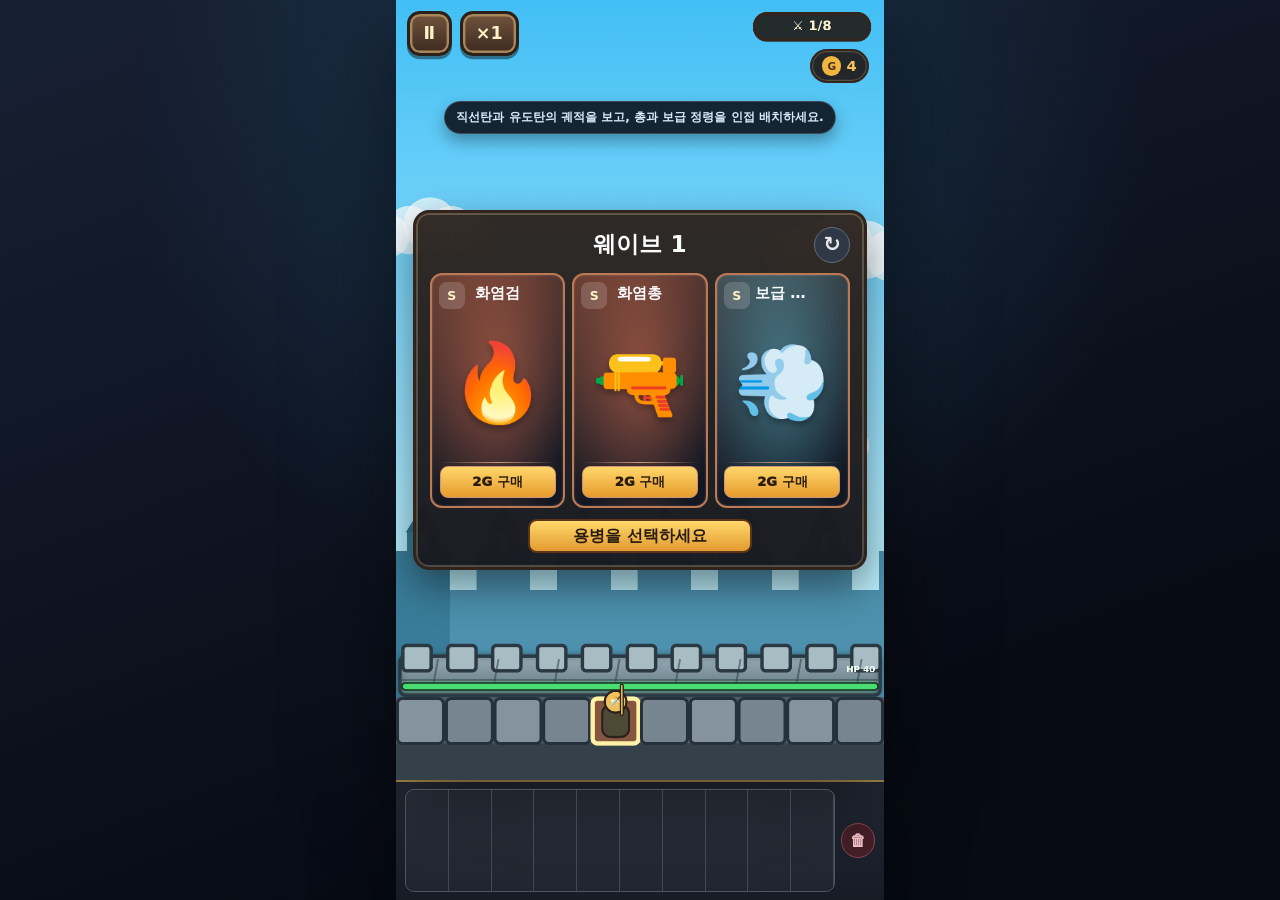
==== index.html @ 0ace7dbb "Initial game prototype" ====
<!doctype html>
<html lang="ko">
  <head>
    <meta charset="UTF-8" />
    <meta name="viewport" content="width=device-width, initial-scale=1.0" />
    <title>바자르 키우기 - 전투 프로토타입</title>
    <link rel="stylesheet" href="styles.css" />
  </head>
  <body>
    <main class="page">
      <section class="game-shell" aria-label="바자르 키우기 전투 프로토타입">
        <canvas id="gameCanvas" width="1000" height="1600" aria-label="전투 화면"></canvas>

        <div class="top-controls">
          <button id="pauseButton" class="icon-button" type="button" aria-label="일시정지">Ⅱ</button>
          <button id="speedButton" class="icon-button speed" type="button" aria-label="전투 속도">×1</button>
        </div>

        <div class="gold-hud" aria-label="보유 골드">
          <span class="gold-mark" aria-hidden="true">G</span>
          <strong id="goldText">0</strong>
        </div>

        <p id="gameToast" class="game-toast" role="status" aria-live="polite" hidden></p>
        <p id="battleStatus" class="sr-only" aria-live="polite"></p>

        <section id="prepPanel" class="prep-panel" aria-live="polite">
          <header class="prep-header">
            <h1 id="prepTitle">웨이브 1</h1>
            <button id="rerollButton" class="secondary-button" type="button" aria-label="상점 새로고침, 2골드" title="새로고침 · 2G">
              <span aria-hidden="true">↻</span>
            </button>
          </header>

          <div class="shop-area">
            <div id="shopOffers" class="shop-offers" aria-label="상점 선택지"></div>
            <section id="shopDetail" class="shop-popover" role="tooltip" aria-live="polite" hidden></section>
          </div>

          <div class="start-action">
            <button id="startWaveButton" class="primary-button" type="button">웨이브 시작</button>
          </div>
        </section>

        <section id="unitDetail" class="unit-popover" role="tooltip" aria-live="polite" hidden></section>

        <section id="resultPanel" class="result-panel" hidden>
          <p class="eyebrow">RUN RESULT</p>
          <h2 id="resultTitle">승리!</h2>
          <p id="resultText"></p>
          <button id="restartButton" class="primary-button" type="button">다시 시작</button>
        </section>
      </section>

      <section id="stashDock" class="stash-dock" aria-label="창고">
        <div id="stashTrack" class="slot-track" aria-label="창고 10칸"></div>
        <button id="sellButton" class="stash-action" type="button" aria-label="판매할 캐릭터를 선택하세요" title="판매할 캐릭터를 선택하세요" disabled>🗑</button>
      </section>
    </main>

    <script src="card-data.js"></script>
    <script src="game.js"></script>
  </body>
</html>
---- styles.css ----
:root {
  --prep-panel-height: clamp(20rem, 40vh, 25rem);
  --stash-dock-height: 7.5rem;
  --play-width: min(100vw, calc(62.5vh - 4.6875rem));
  --play-width: min(100vw, calc(62.5dvh - 4.6875rem));
  --tier-1-bg: #3a2925;
  --tier-1-border: #bd7951;
  --tier-2-bg: #27384b;
  --tier-2-border: #91c9eb;
  --tier-3-bg: #49391d;
  --tier-3-border: #f3ca58;
  color-scheme: dark;
  font-family: "Pretendard", "Noto Sans KR", system-ui, -apple-system, BlinkMacSystemFont, "Segoe UI", sans-serif;
  background: #111827;
  color: #f8fafc;
}

* {
  box-sizing: border-box;
}

.sr-only {
  position: absolute;
  width: 1px;
  height: 1px;
  padding: 0;
  margin: -1px;
  overflow: hidden;
  clip: rect(0, 0, 0, 0);
  white-space: nowrap;
  border: 0;
}

html,
body {
  margin: 0;
  min-height: 100%;
}

body {
  min-height: 100vh;
  min-height: 100dvh;
  overflow-x: hidden;
  overflow-y: hidden;
  background:
    radial-gradient(circle at 50% 15%, rgba(67, 196, 255, 0.18), transparent 32rem),
    linear-gradient(160deg, #172033, #070b14 75%);
}

button {
  font: inherit;
}

.page {
  min-height: 100vh;
  min-height: 100dvh;
  height: 100vh;
  height: 100dvh;
  display: flex;
  flex-direction: column;
  align-items: center;
  justify-content: center;
  position: relative;
  padding-bottom: 0;
}

.game-shell {
  position: relative;
  flex: none;
  width: var(--play-width);
  aspect-ratio: 10 / 16;
  overflow: hidden;
  background: #7dd6ff;
  box-shadow: 0 1.5rem 5rem rgba(0, 0, 0, 0.5);
  user-select: none;
  touch-action: manipulation;
}

#gameCanvas {
  display: block;
  width: 100%;
  height: 100%;
}

.top-controls {
  position: absolute;
  z-index: 4;
  top: 1.4%;
  left: 2.2%;
  display: flex;
  gap: 0.5rem;
}

.icon-button {
  min-width: 2.8rem;
  height: 2.8rem;
  border: 0.2rem solid #2b211b;
  border-radius: 0.8rem;
  background: linear-gradient(#72543d, #3c2a20);
  box-shadow: inset 0 0 0 0.15rem #a98659, 0 0.2rem 0 rgba(0, 0, 0, 0.42);
  color: #fff2c8;
  font-size: 1.1rem;
  font-weight: 900;
  cursor: pointer;
}

.icon-button.speed {
  min-width: 3.7rem;
}

.gold-hud {
  position: absolute;
  z-index: 4;
  top: 6.25%;
  right: 3%;
  display: flex;
  align-items: center;
  gap: 0.32rem;
  min-height: 2.15rem;
  padding: 0.3rem 0.65rem;
  border: 0.18rem solid #33261e;
  border-radius: 999px;
  background: rgba(32, 27, 24, 0.92);
  box-shadow: inset 0 0 0 0.08rem rgba(255, 226, 164, 0.22);
  color: #fff1b8;
  font-size: 0.68rem;
  font-weight: 900;
}

.gold-hud .gold-mark {
  display: grid;
  width: 1.2rem;
  height: 1.2rem;
  place-items: center;
  border-radius: 50%;
  background: #f1b640;
  color: #493218;
  font-size: 0.66rem;
}

.gold-hud strong {
  color: #f8c45e;
  font-size: 0.92rem;
}

.game-toast {
  position: absolute;
  z-index: 11;
  top: 13%;
  left: 50%;
  width: max-content;
  max-width: 82%;
  margin: 0;
  padding: 0.42rem 0.72rem;
  transform: translate(-50%, -0.35rem);
  border: 0.08rem solid rgba(255, 255, 255, 0.18);
  border-radius: 999px;
  background: rgba(15, 22, 34, 0.92);
  box-shadow: 0 0.45rem 1rem rgba(0, 0, 0, 0.32);
  color: #dbeafe;
  font-size: clamp(0.62rem, 2.2vw, 0.76rem);
  font-weight: 850;
  text-align: center;
  opacity: 0;
  pointer-events: none;
  transition: opacity 0.16s ease, transform 0.16s ease;
}

.game-toast.show {
  transform: translate(-50%, 0);
  opacity: 1;
}

.game-toast[data-tone="good"] {
  border-color: rgba(98, 231, 143, 0.38);
  color: #9cf3b2;
}

.game-toast[data-tone="bad"] {
  border-color: rgba(255, 112, 132, 0.42);
  color: #ffabb5;
}

.game-toast[hidden] {
  display: none;
}

.prep-panel,
.result-panel {
  position: absolute;
  z-index: 5;
  left: 3.5%;
  right: 3.5%;
  border: 0.22rem solid #30241d;
  border-radius: 1rem;
  background: linear-gradient(180deg, rgba(45, 37, 32, 0.97), rgba(23, 25, 31, 0.98));
  box-shadow: inset 0 0 0 0.12rem rgba(255, 226, 164, 0.24), 0 1rem 2.5rem rgba(0, 0, 0, 0.45);
}

.prep-panel {
  top: 50%;
  display: grid;
  grid-template-rows: auto minmax(0, 1fr) auto;
  gap: 0.68rem;
  height: var(--prep-panel-height);
  max-height: 72%;
  transform: translateY(-50%);
  overflow: visible;
  padding: 0.85rem;
}

.prep-panel[hidden],
.result-panel[hidden] {
  display: none;
}

.prep-header {
  display: grid;
  grid-template-columns: minmax(5.5rem, 1fr) auto minmax(5.5rem, 1fr);
  align-items: center;
  gap: 0.55rem;
  min-height: 2.2rem;
}

.prep-header h1 {
  grid-column: 2;
  margin: 0;
  text-align: center;
  white-space: nowrap;
}

.prep-header #rerollButton {
  grid-column: 3;
  justify-self: end;
}

.eyebrow {
  margin: 0 0 0.15rem;
  color: #f8c45e;
  font-size: 0.68rem;
  font-weight: 900;
  letter-spacing: 0.14em;
}

h1,
h2,
p {
  margin-top: 0;
}

h1 {
  margin-bottom: 0;
  font-size: clamp(1.05rem, 3.5vw, 1.45rem);
}

.message {
  margin: 0.8rem 0;
  min-height: 1.1rem;
  color: #cbd5e1;
  font-size: 0.76rem;
}

.message.good {
  color: #86efac;
}

.message.bad {
  color: #fda4af;
}

.wave-intel {
  display: grid;
  gap: 0.42rem;
  margin: 0 0 0.72rem;
}

.lane-intel,
.wave-report {
  min-width: 0;
  padding: 0.48rem 0.55rem;
  border: 0.08rem solid rgba(148, 163, 184, 0.3);
  border-radius: 0.62rem;
  background: rgba(10, 15, 24, 0.52);
}

.wave-report {
  border-color: rgba(248, 196, 94, 0.38);
  background: linear-gradient(105deg, rgba(93, 61, 28, 0.38), rgba(10, 15, 24, 0.58));
}

.compact-head {
  display: flex;
  align-items: baseline;
  justify-content: space-between;
  gap: 0.5rem;
  margin-bottom: 0.35rem;
}

.compact-head strong {
  color: #f8fafc;
  font-size: 0.69rem;
}

.compact-head span {
  overflow: hidden;
  color: #94a3b8;
  font-size: 0.55rem;
  text-overflow: ellipsis;
  white-space: nowrap;
}

.lane-preview {
  display: grid;
  grid-template-columns: repeat(10, minmax(0, 1fr));
  gap: 0.18rem;
  min-height: 1.55rem;
}

.lane-preview-empty {
  grid-column: 1 / -1;
  align-self: center;
  color: #7f8a9a;
  font-size: 0.61rem;
  text-align: center;
}

.lane-chip {
  display: grid;
  min-width: 0;
  min-height: 1.55rem;
  place-items: center;
  border: 0.07rem solid rgba(148, 163, 184, 0.28);
  border-radius: 0.32rem;
  background: rgba(71, 85, 105, 0.28);
  color: #7f8a9a;
  font-size: clamp(0.48rem, 1.55vw, 0.59rem);
  font-weight: 900;
}

.lane-chip.active {
  border-color: #f8c45e;
  background: linear-gradient(#72512d, #49331f);
  color: #fff3c4;
  box-shadow: inset 0 0 0 0.06rem rgba(255, 230, 153, 0.18);
}

.lane-chip.boss {
  border-color: #fb7185;
  background: linear-gradient(#7e3443, #4a2029);
  color: #ffe4e6;
}

.lane-number,
.lane-count {
  display: block;
  line-height: 1;
}

.lane-count {
  font-size: 0.52rem;
}

.wave-report-grid {
  display: grid;
  grid-template-columns: repeat(3, minmax(0, 1fr));
  gap: 0.3rem;
}

.report-stat {
  min-width: 0;
  padding: 0.32rem 0.35rem;
  border-radius: 0.4rem;
  background: rgba(15, 23, 42, 0.55);
  color: #aeb8c6;
  font-size: 0.54rem;
  line-height: 1.25;
  text-align: center;
}

.report-value {
  display: block;
  overflow: hidden;
  margin-top: 0.08rem;
  color: #f8d477;
  font-size: 0.69rem;
  font-weight: 900;
  text-overflow: ellipsis;
  white-space: nowrap;
}

.damage-ranking {
  overflow: hidden;
  margin: 0.34rem 0 0;
  color: #cbd5e1;
  font-size: 0.55rem;
  text-overflow: ellipsis;
  white-space: nowrap;
}

.shop-area {
  position: relative;
  min-height: 0;
}

.shop-offers {
  display: grid;
  grid-template-columns: repeat(3, minmax(0, 1fr));
  gap: 0.45rem;
  height: 100%;
  margin-top: 0;
}

.offer-card {
  position: relative;
  display: grid;
  grid-template-columns: minmax(0, 1fr);
  grid-template-rows: auto minmax(0, 1fr) auto auto;
  height: 100%;
  min-height: 0;
  min-width: 0;
  align-items: stretch;
  gap: 0.22rem;
  padding: 0.48rem;
  border: 0.14rem solid var(--tier-border, var(--tier-1-border));
  border-radius: 0.75rem;
  background:
    radial-gradient(ellipse at 50% 44%, color-mix(in srgb, var(--unit-color) 42%, transparent), color-mix(in srgb, var(--unit-color) 10%, transparent) 66%, transparent 88%),
    linear-gradient(155deg, color-mix(in srgb, var(--unit-color) 24%, var(--tier-bg, var(--tier-1-bg))), #121722 82%);
  box-shadow: inset 0 0 0 0.08rem rgba(255, 255, 255, 0.07);
  color: #f8fafc;
  text-align: center;
  overflow: hidden;
}

.offer-card.tier-1 {
  --tier-bg: var(--tier-1-bg);
  --tier-border: var(--tier-1-border);
}

.offer-card.tier-2 {
  --tier-bg: var(--tier-2-bg);
  --tier-border: var(--tier-2-border);
}

.offer-card.tier-3 {
  --tier-bg: var(--tier-3-bg);
  --tier-border: var(--tier-3-border);
}

.offer-card:hover,
.offer-card:focus-within,
.offer-card.selected {
  box-shadow: 0 0 0 0.12rem rgba(255, 224, 138, 0.28), 0 0.35rem 0.8rem rgba(0, 0, 0, 0.24);
  outline: none;
}

.offer-card.selected {
  transform: translateY(-0.12rem);
}

.offer-card.sold {
  display: grid;
  grid-template-columns: 1fr;
  grid-template-rows: 1fr;
  height: 100%;
  min-height: 0;
  place-items: center;
  border-color: #4b5563;
  background: rgba(17, 24, 39, 0.72);
  color: #6b7280;
  text-align: center;
}

.sold-label {
  color: #9ca3af;
  font-size: 0.78rem;
  font-weight: 900;
}

.offer-card.upgrade-result {
  border-color: var(--tier-border);
  background:
    radial-gradient(circle, color-mix(in srgb, var(--tier-border) 34%, transparent), transparent 60%),
    linear-gradient(160deg, var(--tier-bg), #161b24 78%);
  animation: upgrade-result 0.7s ease-out both;
}

.offer-card.upgrade-result .sold-label {
  color: #fff0a3;
  font-size: 0.9rem;
}

.offer-info-button,
.offer-buy-button {
  min-width: 0;
  border: 0;
  color: inherit;
  cursor: pointer;
}

.offer-info-button {
  display: grid;
  min-height: 0;
  place-items: center;
  border-radius: 0.72rem;
  background: transparent;
  box-shadow: none;
}

.offer-info-button:hover,
.offer-info-button:focus-visible {
  filter: brightness(1.1);
  outline: 0.1rem solid rgba(255, 224, 138, 0.62);
}

.offer-card .offer-icon {
  filter: drop-shadow(0 0.25rem 0.2rem rgba(0, 0, 0, 0.32));
  font-size: clamp(3.2rem, 10vw, 4.8rem);
  line-height: 1;
}

.offer-buy-button {
  display: flex;
  align-items: center;
  justify-content: center;
  min-height: 2rem;
  padding: 0.28rem 0.35rem;
  border: 0.1rem solid color-mix(in srgb, var(--tier-border) 78%, #fff);
  border-radius: 0.5rem;
  background: linear-gradient(#ffd66b, #e69b2d);
  color: #2a1b0d;
  font-size: clamp(0.66rem, 2.2vw, 0.82rem);
  font-weight: 950;
}

.offer-buy-button:hover,
.offer-buy-button:focus-visible {
  filter: brightness(1.08);
  outline: none;
}

.offer-buy-button:disabled {
  cursor: not-allowed;
  filter: grayscale(0.55);
  opacity: 0.42;
}

.offer-card .offer-name {
  position: relative;
  max-width: 100%;
  overflow: hidden;
  padding-inline: 1.9rem;
  font-size: clamp(0.72rem, 2.5vw, 0.96rem);
  text-overflow: ellipsis;
  white-space: nowrap;
}

.offer-card .size-chip {
  position: absolute;
  z-index: 3;
  top: 0.42rem;
  left: 0.42rem;
  display: grid;
  width: 1.65rem;
  height: 1.65rem;
  place-items: center;
  border-radius: 0.48rem;
  background: rgba(255, 255, 255, 0.16);
  color: #fff3c4;
  font-size: 0.78rem;
  font-weight: 900;
}

.offer-divider {
  height: 0.08rem;
  background: linear-gradient(90deg, transparent, color-mix(in srgb, var(--tier-border) 78%, #fff), transparent);
}

.upgrade-badge {
  position: absolute;
  z-index: 2;
  top: 0.38rem;
  right: 0.38rem;
  display: grid;
  min-width: 1.5rem;
  height: 1.5rem;
  place-items: center;
  border-radius: 50%;
  background: #ffe36e;
  box-shadow: 0 0 0 0.12rem rgba(255, 255, 255, 0.5), 0 0 1rem #ffd84f;
  color: #513112;
  font-size: 0.85rem;
  font-weight: 950;
}

.offer-card.merge-ready {
  animation: merge-ready 1.2s ease-in-out infinite;
}

.offer-card.merge-ready .offer-buy-button {
  background: linear-gradient(#fff18d, #edb637);
}

@keyframes merge-ready {
  0%, 100% { box-shadow: 0 0 0 0.08rem rgba(255, 218, 76, 0.2); }
  50% { box-shadow: 0 0 0 0.18rem rgba(255, 230, 116, 0.72), 0 0 1.1rem rgba(255, 200, 47, 0.55); }
}

@keyframes upgrade-result {
  0% { transform: scale(0.92); filter: brightness(1.8); }
  100% { transform: scale(1); filter: brightness(1); }
}

@media (prefers-reduced-motion: reduce) {
  .offer-card.merge-ready,
  .offer-card.upgrade-result {
    animation: none;
  }
}

.shop-popover {
  position: absolute;
  z-index: 12;
  bottom: calc(100% + 3rem);
  left: 50%;
  width: min(92%, 27rem);
  padding: 0.7rem 0.8rem;
  transform: translateX(-50%);
  border: 0.1rem solid color-mix(in srgb, var(--unit-color, #718096) 70%, #fff);
  border-radius: 0.7rem;
  background: rgba(15, 22, 34, 0.97);
  box-shadow: 0 0.8rem 1.8rem rgba(0, 0, 0, 0.48);
  pointer-events: none;
}

.shop-popover[hidden] {
  display: none;
}

.unit-popover {
  position: absolute;
  z-index: 8;
  bottom: 18%;
  left: var(--popover-x, 50%);
  width: min(78%, 24rem);
  padding: 0.68rem 0.78rem;
  transform: translateX(-50%);
  border: 0.12rem solid var(--tier-border, var(--tier-1-border));
  border-radius: 0.72rem;
  background:
    linear-gradient(145deg, color-mix(in srgb, var(--tier-bg, var(--tier-1-bg)) 72%, #101722), rgba(13, 20, 31, 0.97));
  box-shadow: 0 0.8rem 1.6rem rgba(0, 0, 0, 0.42), inset 0 0 0 0.08rem rgba(255, 255, 255, 0.08);
  pointer-events: none;
}

.unit-popover[hidden] {
  display: none;
}

.unit-popover.tier-1 {
  --tier-bg: var(--tier-1-bg);
  --tier-border: var(--tier-1-border);
}

.unit-popover.tier-2 {
  --tier-bg: var(--tier-2-bg);
  --tier-border: var(--tier-2-border);
}

.unit-popover.tier-3 {
  --tier-bg: var(--tier-3-bg);
  --tier-border: var(--tier-3-border);
}

.detail-head {
  display: flex;
  align-items: center;
  justify-content: space-between;
  gap: 0.65rem;
}

.detail-title {
  min-width: 0;
  overflow: hidden;
  font-size: clamp(0.78rem, 2.7vw, 1rem);
  text-overflow: ellipsis;
  white-space: nowrap;
}

.detail-meta {
  flex: 0 0 auto;
  color: #fff0bc;
  font-size: clamp(0.72rem, 2.4vw, 0.9rem);
  font-weight: 900;
}

.current-effect {
  display: flex;
  align-items: baseline;
  justify-content: space-between;
  gap: 0.7rem;
  margin-top: 0.42rem;
}

.effect-value {
  color: #e9f7ff;
  font-size: clamp(0.72rem, 2.45vw, 0.9rem);
  font-weight: 900;
}

.effect-condition {
  overflow: visible;
  color: #aeb8c7;
  font-size: clamp(0.54rem, 1.8vw, 0.65rem);
  text-align: right;
  white-space: normal;
}

.slot-track {
  position: relative;
  height: 100%;
  border: 0.1rem solid #4b5563;
  border-radius: 0.55rem;
  background-image: repeating-linear-gradient(
    to right,
    rgba(255, 255, 255, 0.035) 0,
    rgba(255, 255, 255, 0.035) calc(10% - 1px),
    rgba(148, 163, 184, 0.32) calc(10% - 1px),
    rgba(148, 163, 184, 0.32) 10%
  );
  overflow: hidden;
}

.stash-unit {
  position: absolute;
  top: 0.36rem;
  bottom: 0.36rem;
  display: block;
  padding: 0;
  border: 0.12rem solid var(--tier-border, var(--unit-color));
  border-radius: 0.42rem;
  background:
    linear-gradient(150deg, color-mix(in srgb, var(--unit-color) 24%, var(--tier-bg, #20242d)), var(--tier-bg, #20242d));
  cursor: pointer;
  overflow: visible;
}

.stash-figure {
  position: absolute;
  inset: 0.15rem;
  display: block;
}

.stash-shadow {
  position: absolute;
  bottom: 7%;
  left: 50%;
  width: 54%;
  height: 10%;
  border-radius: 50%;
  background: rgba(11, 16, 23, 0.46);
  transform: translateX(-50%);
}

.stash-body {
  position: absolute;
  bottom: 13%;
  left: 50%;
  width: 38%;
  min-width: 1.1rem;
  height: 45%;
  border: 0.14rem solid #2a211d;
  border-radius: 0.55rem 0.55rem 0.3rem 0.3rem;
  background: var(--unit-accent, #344c78);
  transform: translateX(-50%);
}

.stash-head {
  position: absolute;
  bottom: 43%;
  left: 50%;
  display: grid;
  width: 46%;
  min-width: 1.35rem;
  aspect-ratio: 1;
  place-items: center;
  border: 0.13rem solid #2a211d;
  border-radius: 50%;
  background: var(--unit-color, #70aee8);
  box-shadow: 0 0 0.45rem color-mix(in srgb, var(--unit-color) 48%, transparent);
  transform: translateX(-50%);
}

.stash-emoji {
  font-size: clamp(0.8rem, 2.6vw, 1.35rem);
  line-height: 1;
}

.stash-weapon {
  position: absolute;
  right: 20%;
  bottom: 43%;
  width: 0.23rem;
  height: 42%;
  border: 0.09rem solid #2a211d;
  border-radius: 999px;
  background: var(--unit-color, #70aee8);
  box-shadow: 0 0 0.35rem color-mix(in srgb, var(--unit-color) 55%, transparent);
  transform: rotate(28deg);
  transform-origin: bottom center;
}

.stash-weapon.projectile-cannon {
  right: 13%;
  bottom: 47%;
  width: 44%;
  height: 0.54rem;
  border-radius: 0.38rem;
  background: #2f3d49;
  transform: rotate(-32deg);
}

.stash-weapon.projectile-gun,
.stash-weapon.projectile-ember,
.stash-weapon.projectile-arcane {
  right: 14%;
  bottom: 54%;
  width: 0.8rem;
  height: 0.8rem;
  border-radius: 50%;
  background: var(--unit-color, #70aee8);
  transform: none;
}

.stash-unit[data-size="2"] .stash-figure,
.stash-unit[data-size="3"] .stash-figure {
  inset-inline: 0.55rem;
}

.stash-unit.tier-1 {
  --tier-bg: var(--tier-1-bg);
  --tier-border: var(--tier-1-border);
}

.stash-unit.tier-2 {
  --tier-bg: var(--tier-2-bg);
  --tier-border: var(--tier-2-border);
}

.stash-unit.tier-3 {
  --tier-bg: var(--tier-3-bg);
  --tier-border: var(--tier-3-border);
  box-shadow: 0 0 0.7rem rgba(255, 221, 99, 0.35);
}

.stash-unit.selected {
  outline: 0.16rem solid #fff1a6;
  outline-offset: -0.25rem;
}

.start-action {
  display: flex;
  justify-content: center;
  margin-top: 0;
}

.primary-button,
.secondary-button {
  min-height: 2.15rem;
  border-radius: 0.55rem;
  font-weight: 900;
  cursor: pointer;
}

.primary-button {
  border: 0.14rem solid #5b3519;
  background: linear-gradient(#ffd86a, #e29b31);
  color: #2a1c11;
}

.secondary-button {
  border: 0.1rem solid #5f6b7c;
  background: #303846;
  color: #e5e7eb;
  font-size: 0.66rem;
}

.secondary-button.danger {
  border-color: #8d4852;
  color: #fecdd3;
}

.secondary-button.repair {
  border-color: #4d7c66;
  color: #bbf7d0;
}

.secondary-button.merge {
  border-color: #8066a6;
  color: #e9d5ff;
}

.secondary-button:disabled {
  cursor: not-allowed;
  opacity: 0.38;
}

#rerollButton {
  display: grid;
  width: 2.25rem;
  min-width: 2.25rem;
  height: 2.25rem;
  min-height: 2.25rem;
  place-items: center;
  padding: 0;
  border-radius: 50%;
  font-size: 1.3rem;
  line-height: 1;
}

#startWaveButton {
  width: min(64%, 14rem);
}

.result-panel {
  top: 34%;
  padding: 1.4rem;
  text-align: center;
}

.result-panel h2 {
  margin-bottom: 0.5rem;
  font-size: 2rem;
}

.result-panel p:not(.eyebrow) {
  color: #cbd5e1;
  font-size: 0.82rem;
  line-height: 1.55;
}

.result-panel .primary-button {
  width: 100%;
}

.stash-dock {
  flex: none;
  display: grid;
  grid-template-columns: minmax(0, 1fr) 2.15rem;
  gap: 0.35rem;
  width: var(--play-width);
  height: var(--stash-dock-height);
  padding: 0.45rem 0.55rem 0.5rem;
  border-top: 0.16rem solid rgba(248, 196, 94, 0.7);
  background: linear-gradient(180deg, #242b37, #171c25);
  box-shadow: 0 1.5rem 5rem rgba(0, 0, 0, 0.45);
}

.stash-action {
  align-self: center;
  display: grid;
  width: 2.15rem;
  height: 2.15rem;
  place-items: center;
  padding: 0;
  border: 0.12rem solid #8d4852;
  border-radius: 50%;
  background: rgba(76, 32, 42, 0.9);
  color: #fecdd3;
  font-size: 1rem;
  font-weight: 900;
  cursor: pointer;
  transition: transform 120ms ease, background 120ms ease, box-shadow 120ms ease;
}

.stash-action:not(:disabled):hover {
  transform: translateY(-0.08rem);
  background: rgba(112, 40, 52, 0.96);
}

.stash-action.is-armed {
  border-color: #ffe08a;
  background: #b43b45;
  box-shadow: 0 0 0.7rem rgba(255, 224, 138, 0.72);
  color: #fff8d8;
}

.stash-action:disabled {
  cursor: not-allowed;
  filter: grayscale(0.45);
  opacity: 0.38;
}

.stash-dock.is-locked .slot-track {
  border-color: rgba(100, 116, 139, 0.7);
  filter: saturate(0.72);
}

.stash-dock[hidden] {
  display: none;
}

@media (max-width: 800px), (max-height: 720px) {
  .prep-panel {
    padding: 0.72rem;
  }

  .icon-button {
    min-width: 2.3rem;
    height: 2.3rem;
    border-radius: 0.65rem;
    font-size: 0.9rem;
  }

  .icon-button.speed {
    min-width: 3.2rem;
  }
}

@media (max-width: 480px) {
  .offer-card .offer-name {
    padding-inline: 1.55rem;
  }

  .offer-card .size-chip {
    top: 0.36rem;
    left: 0.36rem;
    width: 1.45rem;
    height: 1.45rem;
    font-size: 0.7rem;
  }

  .upgrade-badge {
    top: 0.34rem;
    right: 0.34rem;
    min-width: 1.4rem;
    height: 1.4rem;
  }
}
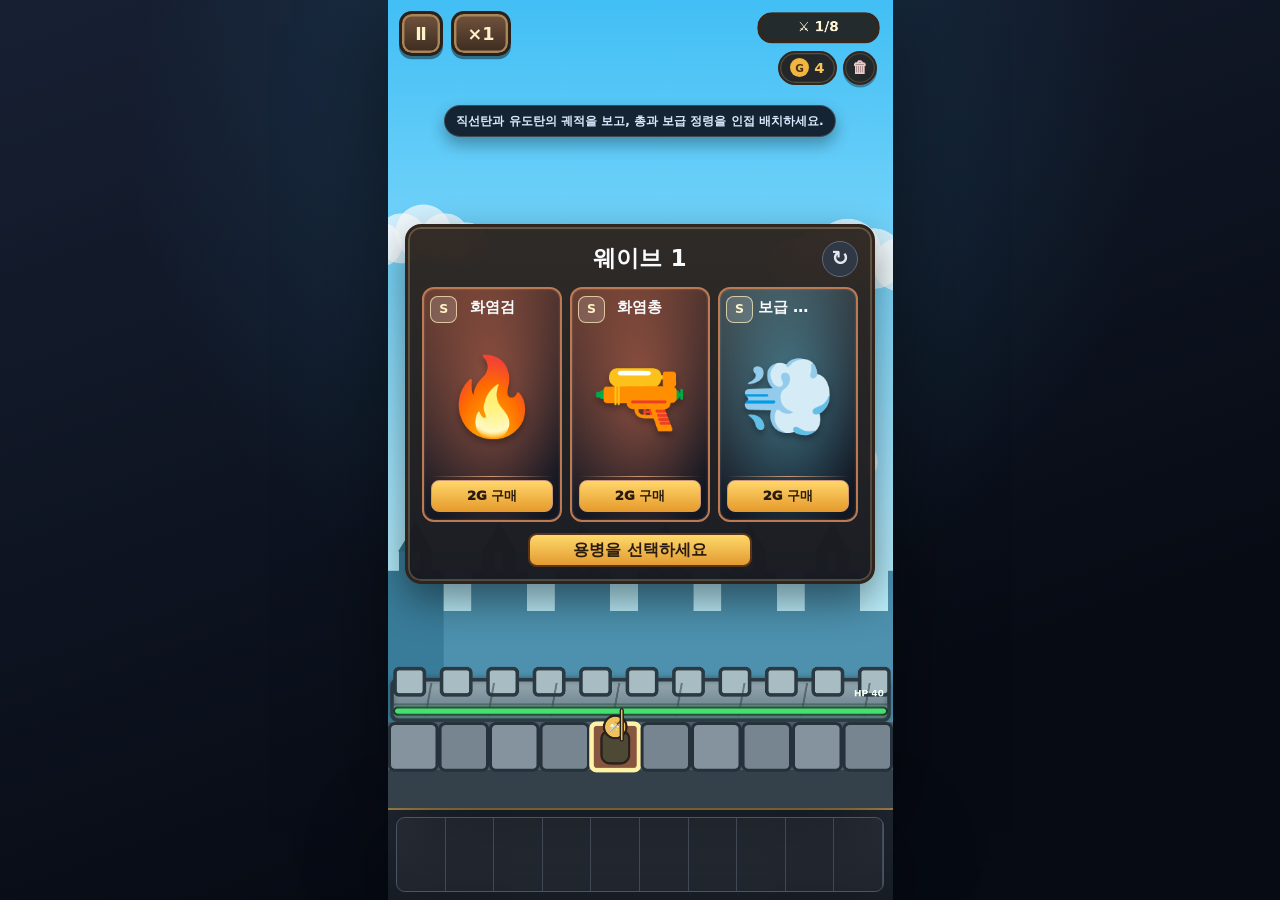
==== commit de7db49f: "Consolidate prototype UI and handoff" ====
--- a/index.html
+++ b/index.html
@@ -16,9 +16,12 @@
           <button id="speedButton" class="icon-button speed" type="button" aria-label="전투 속도">×1</button>
         </div>
 
-        <div class="gold-hud" aria-label="보유 골드">
-          <span class="gold-mark" aria-hidden="true">G</span>
-          <strong id="goldText">0</strong>
+        <div class="resource-hud">
+          <div class="gold-hud" aria-label="보유 골드">
+            <span class="gold-mark" aria-hidden="true">G</span>
+            <strong id="goldText">0</strong>
+          </div>
+          <button id="sellButton" class="hud-sell-button" type="button" aria-label="판매할 캐릭터를 선택하세요" title="판매할 캐릭터를 선택하세요" disabled>🗑</button>
         </div>
 
         <p id="gameToast" class="game-toast" role="status" aria-live="polite" hidden></p>
@@ -54,7 +57,6 @@
 
       <section id="stashDock" class="stash-dock" aria-label="창고">
         <div id="stashTrack" class="slot-track" aria-label="창고 10칸"></div>
-        <button id="sellButton" class="stash-action" type="button" aria-label="판매할 캐릭터를 선택하세요" title="판매할 캐릭터를 선택하세요" disabled>🗑</button>
       </section>
     </main>
 
--- a/styles.css
+++ b/styles.css
@@ -1,8 +1,8 @@
 :root {
   --prep-panel-height: clamp(20rem, 40vh, 25rem);
-  --stash-dock-height: 7.5rem;
-  --play-width: min(100vw, calc(62.5vh - 4.6875rem));
-  --play-width: min(100vw, calc(62.5dvh - 4.6875rem));
+  --stash-dock-height: 5.75rem;
+  --play-width: min(100vw, calc(62.5vh - 3.59375rem));
+  --play-width: min(100vw, calc(62.5dvh - 3.59375rem));
   --tier-1-bg: #3a2925;
   --tier-1-border: #bd7951;
   --tier-2-bg: #27384b;
@@ -108,11 +108,17 @@
   min-width: 3.7rem;
 }
 
-.gold-hud {
+.resource-hud {
   position: absolute;
   z-index: 4;
   top: 6.25%;
   right: 3%;
+  display: flex;
+  align-items: center;
+  gap: 0.38rem;
+}
+
+.gold-hud {
   display: flex;
   align-items: center;
   gap: 0.32rem;
@@ -623,8 +629,9 @@
   z-index: 12;
   bottom: calc(100% + 3rem);
   left: 50%;
-  width: min(92%, 27rem);
-  padding: 0.7rem 0.8rem;
+  width: min(86%, 22rem);
+  min-height: 12rem;
+  padding: 0.8rem 0.9rem;
   transform: translateX(-50%);
   border: 0.1rem solid color-mix(in srgb, var(--unit-color, #718096) 70%, #fff);
   border-radius: 0.7rem;
@@ -642,8 +649,9 @@
   z-index: 8;
   bottom: 18%;
   left: var(--popover-x, 50%);
-  width: min(78%, 24rem);
-  padding: 0.68rem 0.78rem;
+  width: min(86%, 22rem);
+  min-height: 12rem;
+  padding: 0.8rem 0.9rem;
   transform: translateX(-50%);
   border: 0.12rem solid var(--tier-border, var(--tier-1-border));
   border-radius: 0.72rem;
@@ -674,45 +682,125 @@
 
 .detail-head {
   display: flex;
+  min-height: 4.2rem;
+  padding-inline: 3.25rem;
+  flex-direction: column;
   align-items: center;
-  justify-content: space-between;
-  gap: 0.65rem;
+  justify-content: center;
+  gap: 0.48rem;
+  text-align: center;
 }
 
 .detail-title {
   min-width: 0;
   overflow: hidden;
-  font-size: clamp(0.78rem, 2.7vw, 1rem);
+  max-width: 100%;
+  font-size: clamp(1rem, 3.6vw, 1.28rem);
   text-overflow: ellipsis;
   white-space: nowrap;
 }
 
 .detail-meta {
-  flex: 0 0 auto;
+  display: flex;
+  align-items: center;
+  justify-content: center;
+  flex-wrap: wrap;
+  gap: 0.32rem;
+  font-size: clamp(0.72rem, 2.5vw, 0.9rem);
+}
+
+.size-chip,
+.tag-chip {
+  display: inline-flex;
+  align-items: center;
+  min-height: 1.55rem;
+  padding: 0.18rem 0.48rem;
+  border: 0.08rem solid rgba(255, 240, 188, 0.72);
+  border-radius: 0.45rem;
   color: #fff0bc;
-  font-size: clamp(0.72rem, 2.4vw, 0.9rem);
+  background: rgba(255, 240, 188, 0.08);
   font-weight: 900;
+  line-height: 1;
+}
+
+.tag-chip {
+  border-color: color-mix(in srgb, var(--unit-color, #8fc7e8) 72%, #fff);
+  color: #eaf8ff;
+  background: color-mix(in srgb, var(--unit-color, #8fc7e8) 18%, transparent);
+}
+
+.detail-stat {
+  position: absolute;
+  z-index: 2;
+  display: grid;
+  width: 3.25rem;
+  height: 3.25rem;
+  place-items: center;
+  align-content: center;
+  gap: 0.02rem;
+  border: 0.12rem solid color-mix(in srgb, var(--unit-color, #8fc7e8) 68%, #ffd38a);
+  border-radius: 50%;
+  background:
+    radial-gradient(circle at 42% 32%, color-mix(in srgb, var(--unit-color, #8fc7e8) 25%, #182334), #0d1521 72%);
+  box-shadow: 0 0.3rem 0.7rem rgba(0, 0, 0, 0.4), inset 0 0 0 0.08rem rgba(255, 255, 255, 0.08);
+  color: #fff4d2;
+}
+
+.detail-stat-cooldown {
+  top: 0.7rem;
+  left: 0.72rem;
+}
+
+.detail-stat-ammo {
+  top: 0.7rem;
+  right: 0.72rem;
+}
+
+.detail-stat-direct {
+  bottom: 0.7rem;
+  left: 0.72rem;
+}
+
+.detail-stat-fire {
+  right: 0.72rem;
+  bottom: 0.7rem;
+}
+
+.detail-stat-icon {
+  font-size: 1.05rem;
+  line-height: 1;
+}
+
+.detail-stat-value {
+  font-size: 0.86rem;
+  font-weight: 950;
+  line-height: 1;
 }
 
 .current-effect {
-  display: flex;
-  align-items: baseline;
-  justify-content: space-between;
-  gap: 0.7rem;
-  margin-top: 0.42rem;
+  display: grid;
+  min-height: 6.1rem;
+  padding: 0.7rem 3.2rem;
+  place-content: center;
+  gap: 0.45rem;
+  border-top: 0.06rem solid rgba(255, 255, 255, 0.11);
+  text-align: center;
 }
 
 .effect-value {
   color: #e9f7ff;
-  font-size: clamp(0.72rem, 2.45vw, 0.9rem);
+  font-size: clamp(0.85rem, 2.9vw, 1.02rem);
   font-weight: 900;
+  line-height: 1.45;
+  text-align: center;
 }
 
 .effect-condition {
   overflow: visible;
-  color: #aeb8c7;
-  font-size: clamp(0.54rem, 1.8vw, 0.65rem);
-  text-align: right;
+  color: #c6cfdb;
+  font-size: clamp(0.74rem, 2.4vw, 0.86rem);
+  line-height: 1.55;
+  text-align: center;
   white-space: normal;
 }
 
@@ -945,9 +1033,7 @@
 
 .stash-dock {
   flex: none;
-  display: grid;
-  grid-template-columns: minmax(0, 1fr) 2.15rem;
-  gap: 0.35rem;
+  display: block;
   width: var(--play-width);
   height: var(--stash-dock-height);
   padding: 0.45rem 0.55rem 0.5rem;
@@ -956,36 +1042,36 @@
   box-shadow: 0 1.5rem 5rem rgba(0, 0, 0, 0.45);
 }
 
-.stash-action {
-  align-self: center;
+.hud-sell-button {
   display: grid;
   width: 2.15rem;
   height: 2.15rem;
   place-items: center;
   padding: 0;
-  border: 0.12rem solid #8d4852;
+  border: 0.18rem solid #33261e;
   border-radius: 50%;
-  background: rgba(76, 32, 42, 0.9);
-  color: #fecdd3;
+  background: rgba(32, 27, 24, 0.92);
+  box-shadow: inset 0 0 0 0.08rem rgba(255, 226, 164, 0.16), 0 0.16rem 0 rgba(0, 0, 0, 0.34);
+  color: #f3c8c8;
   font-size: 1rem;
   font-weight: 900;
   cursor: pointer;
   transition: transform 120ms ease, background 120ms ease, box-shadow 120ms ease;
 }
 
-.stash-action:not(:disabled):hover {
+.hud-sell-button:not(:disabled):hover {
   transform: translateY(-0.08rem);
   background: rgba(112, 40, 52, 0.96);
 }
 
-.stash-action.is-armed {
+.hud-sell-button.is-armed {
   border-color: #ffe08a;
   background: #b43b45;
   box-shadow: 0 0 0.7rem rgba(255, 224, 138, 0.72);
   color: #fff8d8;
 }
 
-.stash-action:disabled {
+.hud-sell-button:disabled {
   cursor: not-allowed;
   filter: grayscale(0.45);
   opacity: 0.38;
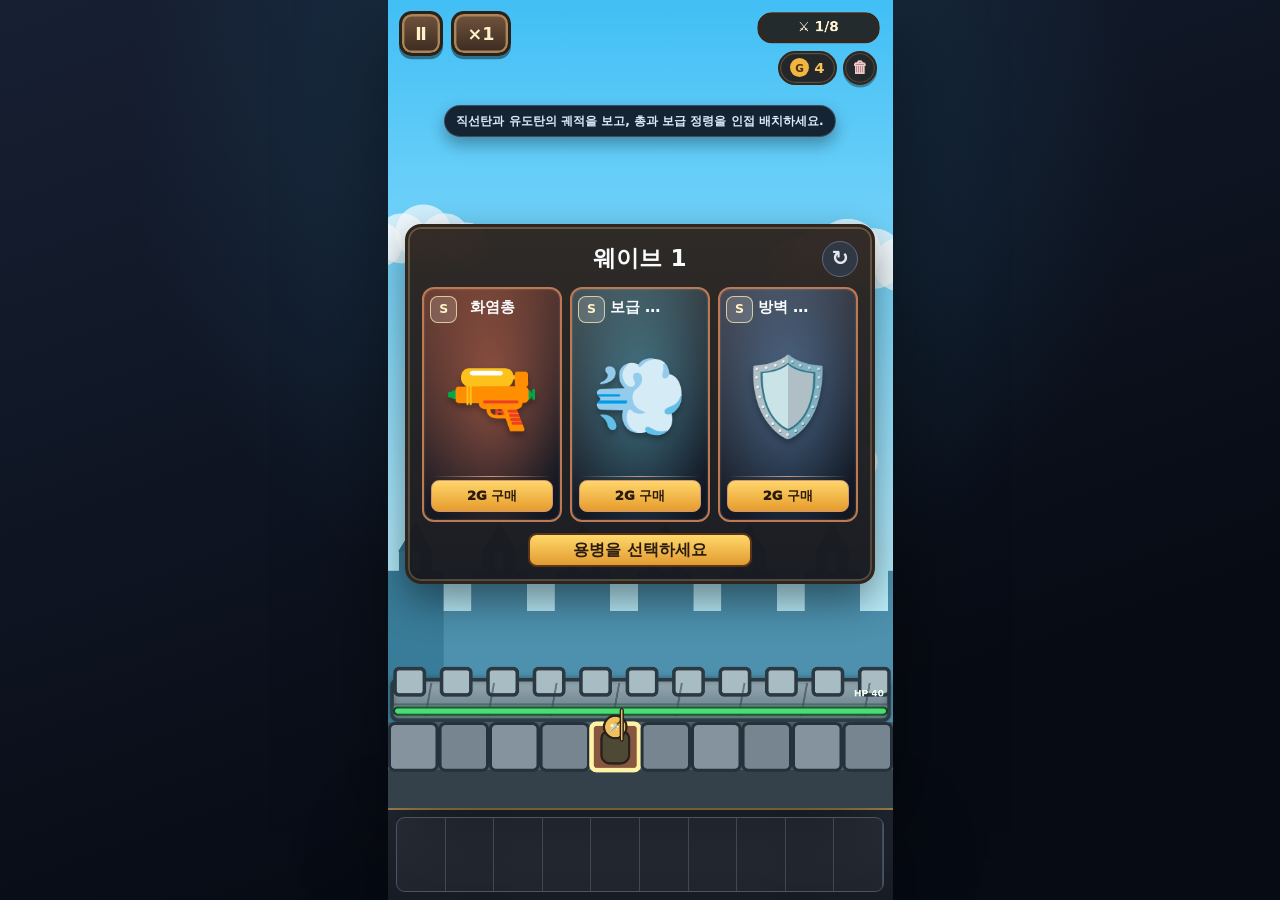
==== commit b4d2fefd: "Limit the shop to ten distinct cards" ====
--- a/index.html
+++ b/index.html
@@ -60,7 +60,7 @@
       </section>
     </main>
 
-    <script src="card-data.js"></script>
-    <script src="game.js"></script>
+    <script src="card-data.js?v=20260726-active10"></script>
+    <script src="game.js?v=20260726-active10"></script>
   </body>
 </html>
